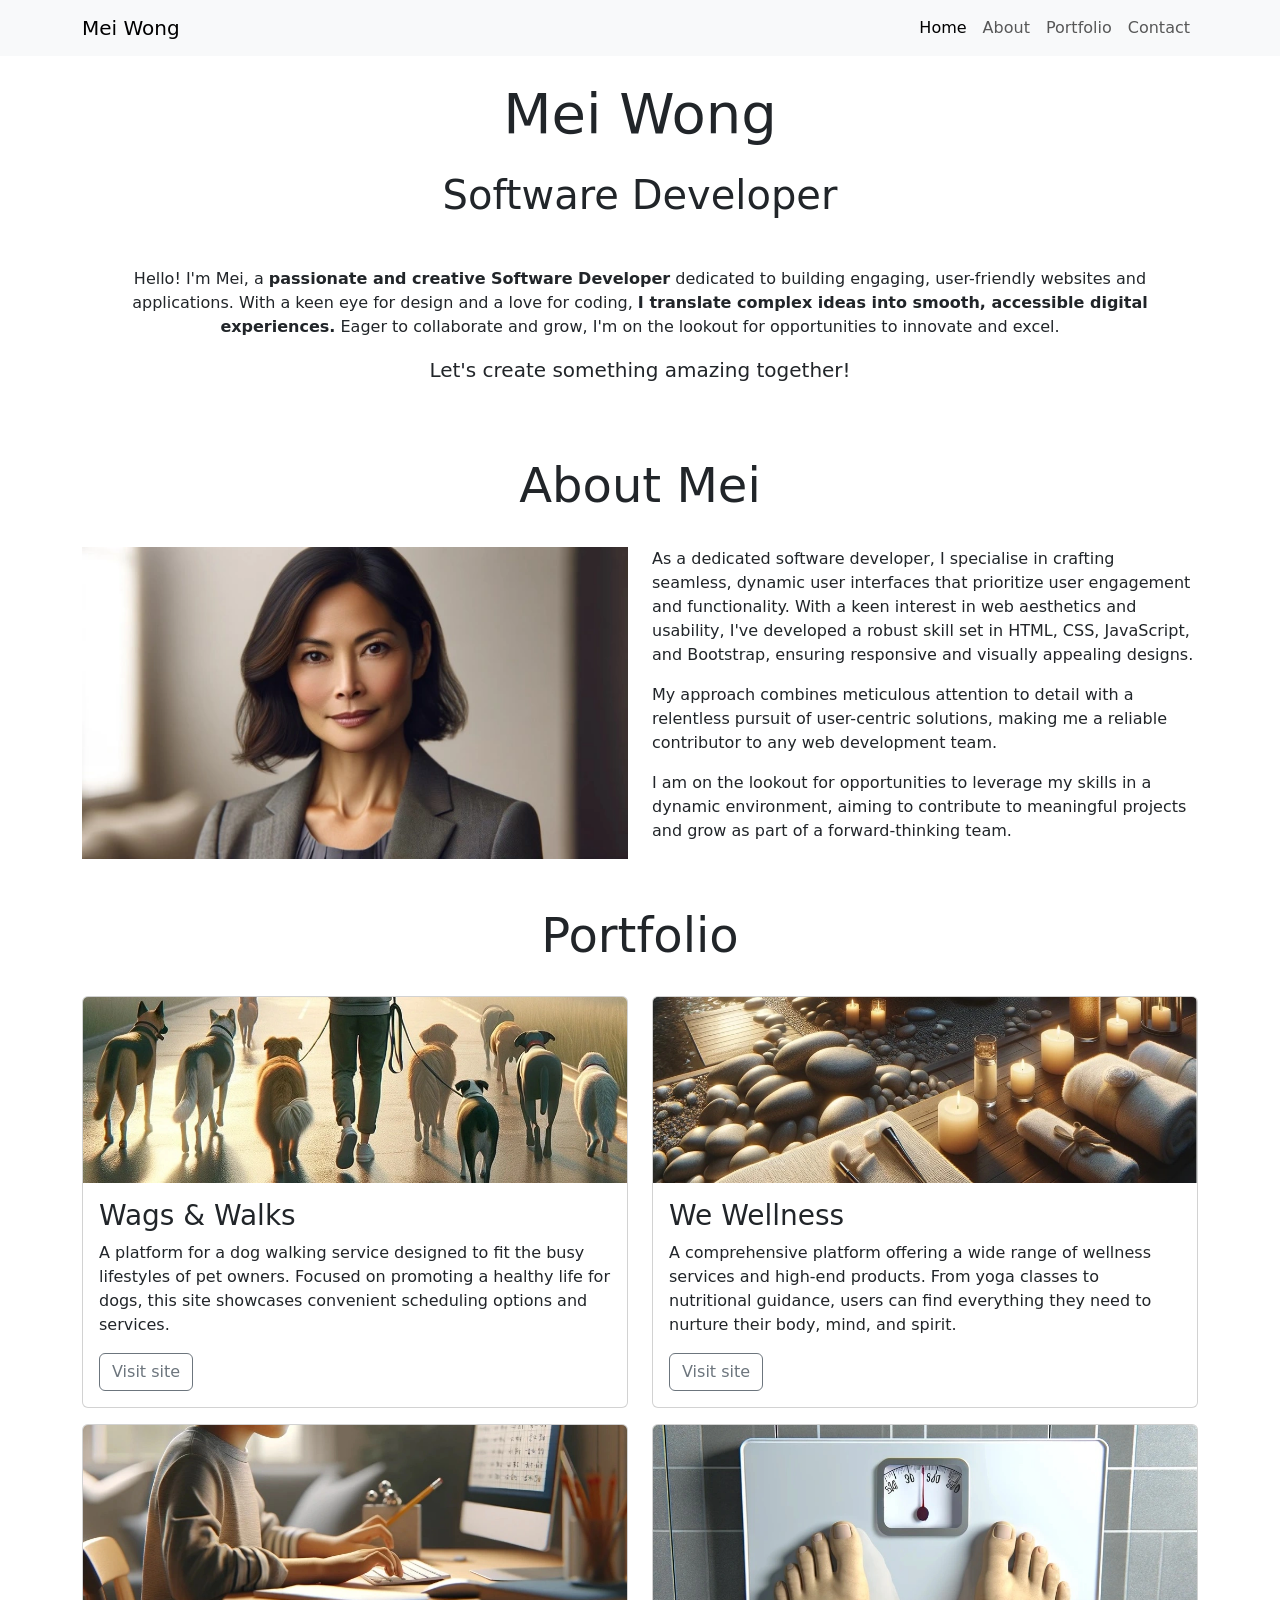
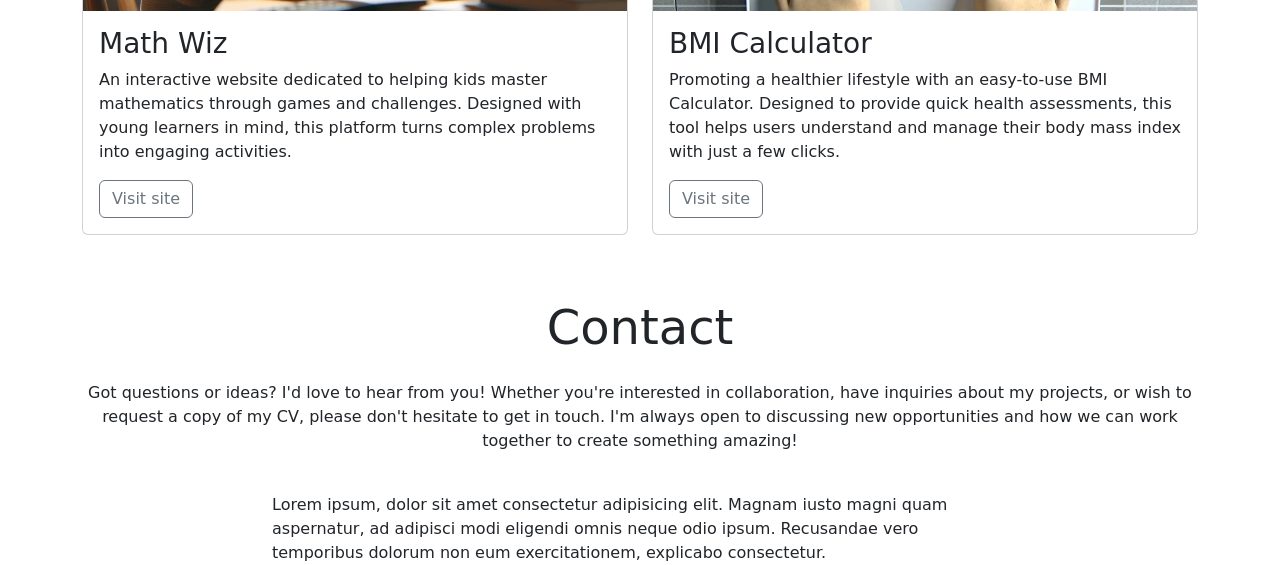
==== index.html @ 4b0d367a "Add form" ====
<!DOCTYPE html>
<html lang="en">

<head>
    <meta charset="UTF-8">
    <meta name="viewport" content="width=device-width, initial-scale=1.0">
    <title>Mei Wong | Software Developer</title>
    <!-- Bootstrap CSS Link -->
    <link href="https://cdn.jsdelivr.net/npm/bootstrap@5.3.3/dist/css/bootstrap.min.css" rel="stylesheet"
        integrity="sha384-QWTKZyjpPEjISv5WaRU9OFeRpok6YctnYmDr5pNlyT2bRjXh0JMhjY6hW+ALEwIH" crossorigin="anonymous">
</head>

<body>
    <nav class="navbar navbar-expand-sm bg-body-tertiary">
        <div class="container">
            <a class="navbar-brand" href="index.html">Mei Wong</a>
            <button class="navbar-toggler" type="button" data-bs-toggle="collapse"
                data-bs-target="#navbarSupportedContent" aria-controls="navbarSupportedContent" aria-expanded="false"
                aria-label="Toggle navigation">
                <span class="navbar-toggler-icon"></span>
            </button>
            <div class="collapse navbar-collapse" id="navbarSupportedContent">
                <ul class="navbar-nav ms-auto">
                    <li class="nav-item">
                        <a class="nav-link active" aria-current="page" href="index.html">Home</a>
                    </li>
                    <li class="nav-item">
                        <a class="nav-link" href="#about">About</a>
                    </li>

                    <li class="nav-item">
                        <a class="nav-link" href="#portfolio">Portfolio</a>
                    </li>

                    <li class="nav-item">
                        <a class="nav-link" href="#contact">Contact</a>
                    </li>
                </ul>
            </div>
        </div>
    </nav>
    <!-- header -->
    <header id="hero" class="container">
        <!-- section with hero image -->
        <section class="row">
            <!-- text-center class used to centre all text inside column -->
            <div class="col-12 text-center">
                <h1 class="display-4 my-4">Mei Wong</h1>
                <!-- mb-5 gives extra margin spacing under subheading -->
                <h2 class="display-6 mb-5">Software Developer</h2>
                <p>
                    Hello! I'm Mei, a
                    <strong>passionate and creative Software Developer</strong>
                    dedicated to building engaging, user-friendly websites and
                    applications. With a keen eye for design and a love for coding,
                    <strong>I translate complex ideas into smooth, accessible digital
                        experiences.</strong>
                    Eager to collaborate and grow, I'm on the lookout for opportunities
                    to innovate and excel.
                </p>
                <!-- mb-5 gives extra margin spacing under lead text -->
                <p class="lead mb-5">Let's create something amazing together!</p>
            </div>
        </section>
    </header>

    <!-- main content -->
    <main>
        <!-- About section links to #about href in navbar -->
        <section id="about" class="container">
            <div class="row">
                <!-- my-4 used to add top and bottom margin to heading -->
                <div class="col-12 text-center my-4">
                    <h2 class="display-5">About Mei</h2>
                </div>
                <!-- mb-4 used to add margin under image -->
                <div class="col-12 col-md-6 mb-4">
                    <!-- img-fluid class makes the image responsive to its container -->
                    <img src="assets/images/mei-wong.webp" class="img-fluid" alt="Mei Wong">
                </div>
                <!-- mb-4 used to add margin under text -->
                <div class="col-12 col-md-6 mb-4">
                    <p>
                        As a dedicated software developer, I specialise in crafting
                        seamless, dynamic user interfaces that prioritize user engagement
                        and functionality. With a keen interest in web aesthetics and
                        usability, I've developed a robust skill set in HTML, CSS,
                        JavaScript, and Bootstrap, ensuring responsive and visually
                        appealing designs.
                    </p>
                    <p>
                        My approach combines meticulous attention to detail with a
                        relentless pursuit of user-centric solutions, making me a reliable
                        contributor to any web development team.
                    </p>
                    <p>
                        I am on the lookout for opportunities to leverage my skills in a
                        dynamic environment, aiming to contribute to meaningful projects
                        and grow as part of a forward-thinking team.
                    </p>
                </div>
            </div>
        </section>
        <!-- portfolio section starts here -->
        <section id="portfolio" class="container pb-4">
            <div class="row">
                <!-- my-4 used to add top and bottom margin to heading -->
                <div class="col-12 text-center my-4">
                    <h2 class="display-5">Portfolio</h2>
                </div>
                <!-- cols for cards -->
                <div class="col-12 col-md-6">
                    <div class="card mb-3">
                        <img src="assets/images/wags-and-walks.webp" class="card-img-top"
                            alt="A man walking several dogs early in the morning">
                        <div class="card-body">
                            <h3 class="card-title">Wags & Walks</h3>
                            <p class="card-text">A platform for a dog walking service designed to fit the busy
                                lifestyles of pet
                                owners. Focused on promoting a healthy life for dogs, this site showcases convenient
                                scheduling
                                options
                                and services.</p>
                            <a href="#" class="btn btn-outline-secondary">Visit site</a>
                        </div>
                    </div>
                </div>
                <div class="col-12 col-md-6">
                    <div class="card mb-3">
                        <img src="assets/images/we-wellness.webp" class="card-img-top"
                            alt="A spa with candles towels and natural material">
                        <div class="card-body">
                            <h3 class="card-title">We Wellness</h3>
                            <p class="card-text">A comprehensive platform offering a wide range of wellness services and
                                high-end
                                products. From yoga classes to nutritional guidance, users can find everything they need
                                to
                                nurture
                                their body, mind, and spirit.</p>
                            <a href="#" class="btn btn-outline-secondary">Visit site</a>
                        </div>
                    </div>
                </div>
                <div class="col-12 col-md-6">
                    <div class="card mb-3">
                        <img src="assets/images/math-wiz.webp" class="card-img-top"
                            alt="A child practicing math at a computer">
                        <div class="card-body">
                            <h3 class="card-title">Math Wiz</h3>
                            <p class="card-text">An interactive website dedicated to helping kids master mathematics
                                through
                                games and
                                challenges. Designed with young learners in mind, this platform turns complex problems
                                into
                                engaging
                                activities. </p>
                            <a href="#" class="btn btn-outline-secondary">Visit site</a>
                        </div>
                    </div>
                </div>
                <div class="col-12 col-md-6">
                    <div class="card mb-3">
                        <img src="assets/images/bmi-calculator.webp" class="card-img-top"
                            alt="Weighing scales seen from the first person view of the person standing on the scales">
                        <div class="card-body">
                            <h3 class="card-title">BMI Calculator</h3>
                            <p class="card-text">Promoting a healthier lifestyle with an easy-to-use BMI Calculator.
                                Designed to
                                provide quick health assessments, this tool helps users understand and manage their body
                                mass
                                index with
                                just a few clicks.</p>
                            <a href="#" class="btn btn-outline-secondary">Visit site</a>
                        </div>
                    </div>
                </div>
            </div>
        </section>
    </main>

<!-- Contact section-->
 <footer id="contact" class="container">
    <div class="row justify-content-center">
        <div class="col-12 text-center my-4">
            <h2 class="display-5">Contact</h2>
            <p class="mt-4">Got questions or ideas? I'd love to hear from you! Whether you're interested in collaboration, have inquiries about my projects, or wish to request a copy of my CV, please don't hesitate to get in touch. I'm always open to discussing new opportunities and how we can work together to create something amazing!
            </p>
        </div>
        <div class="col-12 col-md-10 col-lg-8"><!-- Add your form here -->
            Lorem ipsum, dolor sit amet consectetur adipisicing elit. Magnam iusto magni quam aspernatur, ad adipisci modi eligendi omnis neque odio ipsum. Recusandae vero temporibus dolorum non eum exercitationem, explicabo consectetur.
        </div>
    </div>
 </footer>

    <!-- Bootstrap JS Script-->
    <script src="https://cdn.jsdelivr.net/npm/bootstrap@5.3.3/dist/js/bootstrap.bundle.min.js"
        integrity="sha384-YvpcrYf0tY3lHB60NNkmXc5s9fDVZLESaAA55NDzOxhy9GkcIdslK1eN7N6jIeHz"
        crossorigin="anonymous"></script>
</body>

</html>
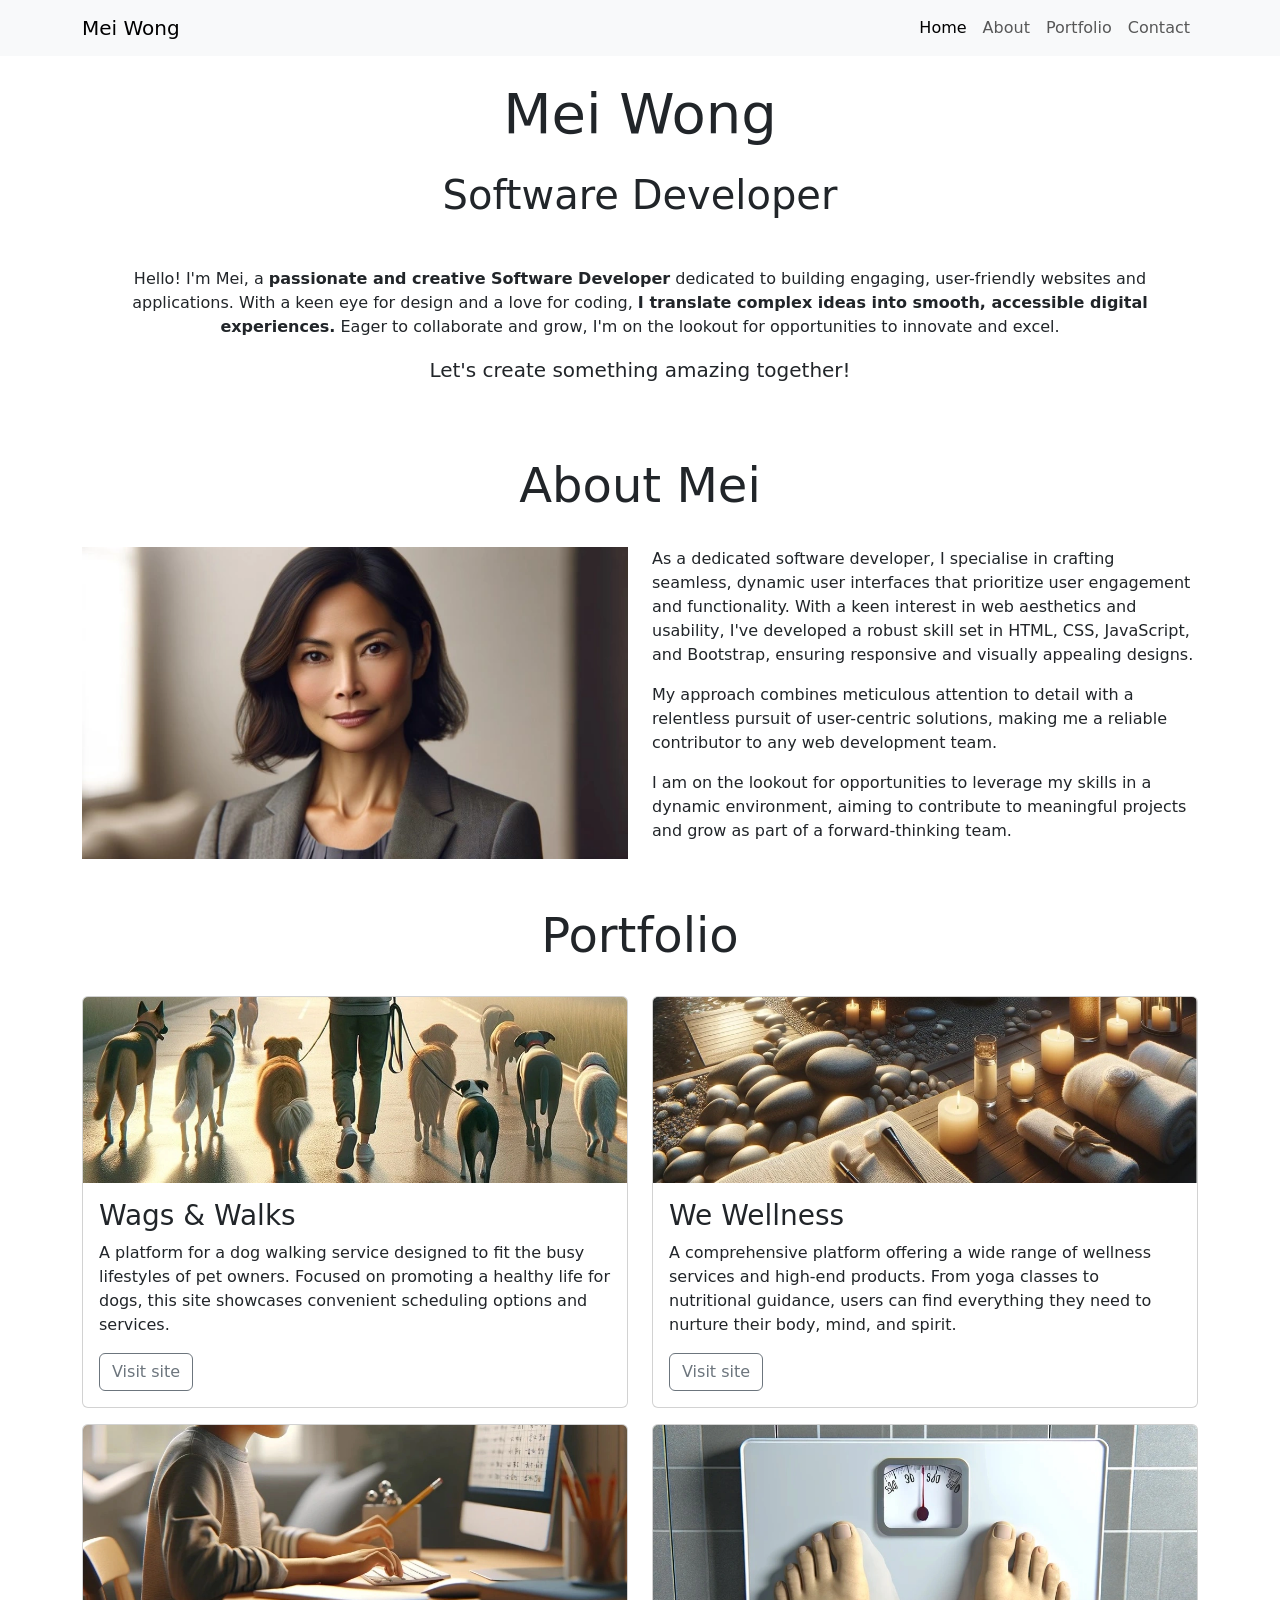
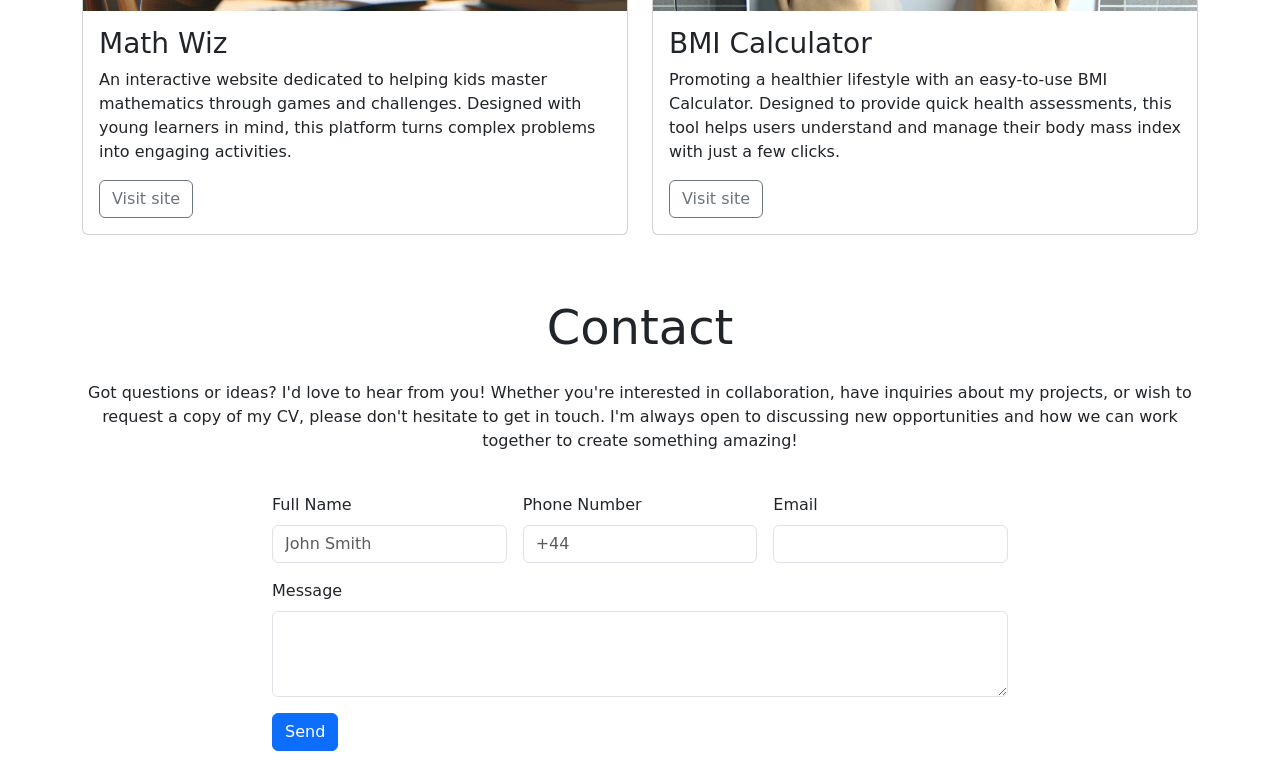
==== commit 80ce225b: "Add form" ====
--- a/index.html
+++ b/index.html
@@ -186,8 +186,29 @@
             <p class="mt-4">Got questions or ideas? I'd love to hear from you! Whether you're interested in collaboration, have inquiries about my projects, or wish to request a copy of my CV, please don't hesitate to get in touch. I'm always open to discussing new opportunities and how we can work together to create something amazing!
             </p>
         </div>
-        <div class="col-12 col-md-10 col-lg-8"><!-- Add your form here -->
-            Lorem ipsum, dolor sit amet consectetur adipisicing elit. Magnam iusto magni quam aspernatur, ad adipisci modi eligendi omnis neque odio ipsum. Recusandae vero temporibus dolorum non eum exercitationem, explicabo consectetur.
+        <div class="col-12 col-md-10 col-lg-8 mb-4"><!-- Add your form here -->
+            <form class="row g-3">
+                <div class="col-lg-4">
+                    <label for="full-name" class="form-label">Full Name</label>
+                    <input type="text" class="form-control" id="full-name" placeholder="John Smith">
+                  </div>
+                  <div class="col-lg-4">
+                    <label for="phonenumber" class="form-label">Phone Number</label>
+                    <input type="tel" class="form-control" id="phonenumber" placeholder="+44">
+                  </div>
+                <div class="col-lg-4">
+                  <label for="email" class="form-label">Email</label>
+                  <input type="email" class="form-control" id="email">
+                </div>
+
+                <div class="col-12">
+                    <label for="message" class="form-label">Message</label>
+                    <textarea class="form-control" id="message" rows="3"></textarea>
+                </div>
+                <div class="col-12">
+                  <button type="submit" class="btn btn-primary">Send</button>
+                </div>
+              </form>
         </div>
     </div>
  </footer>
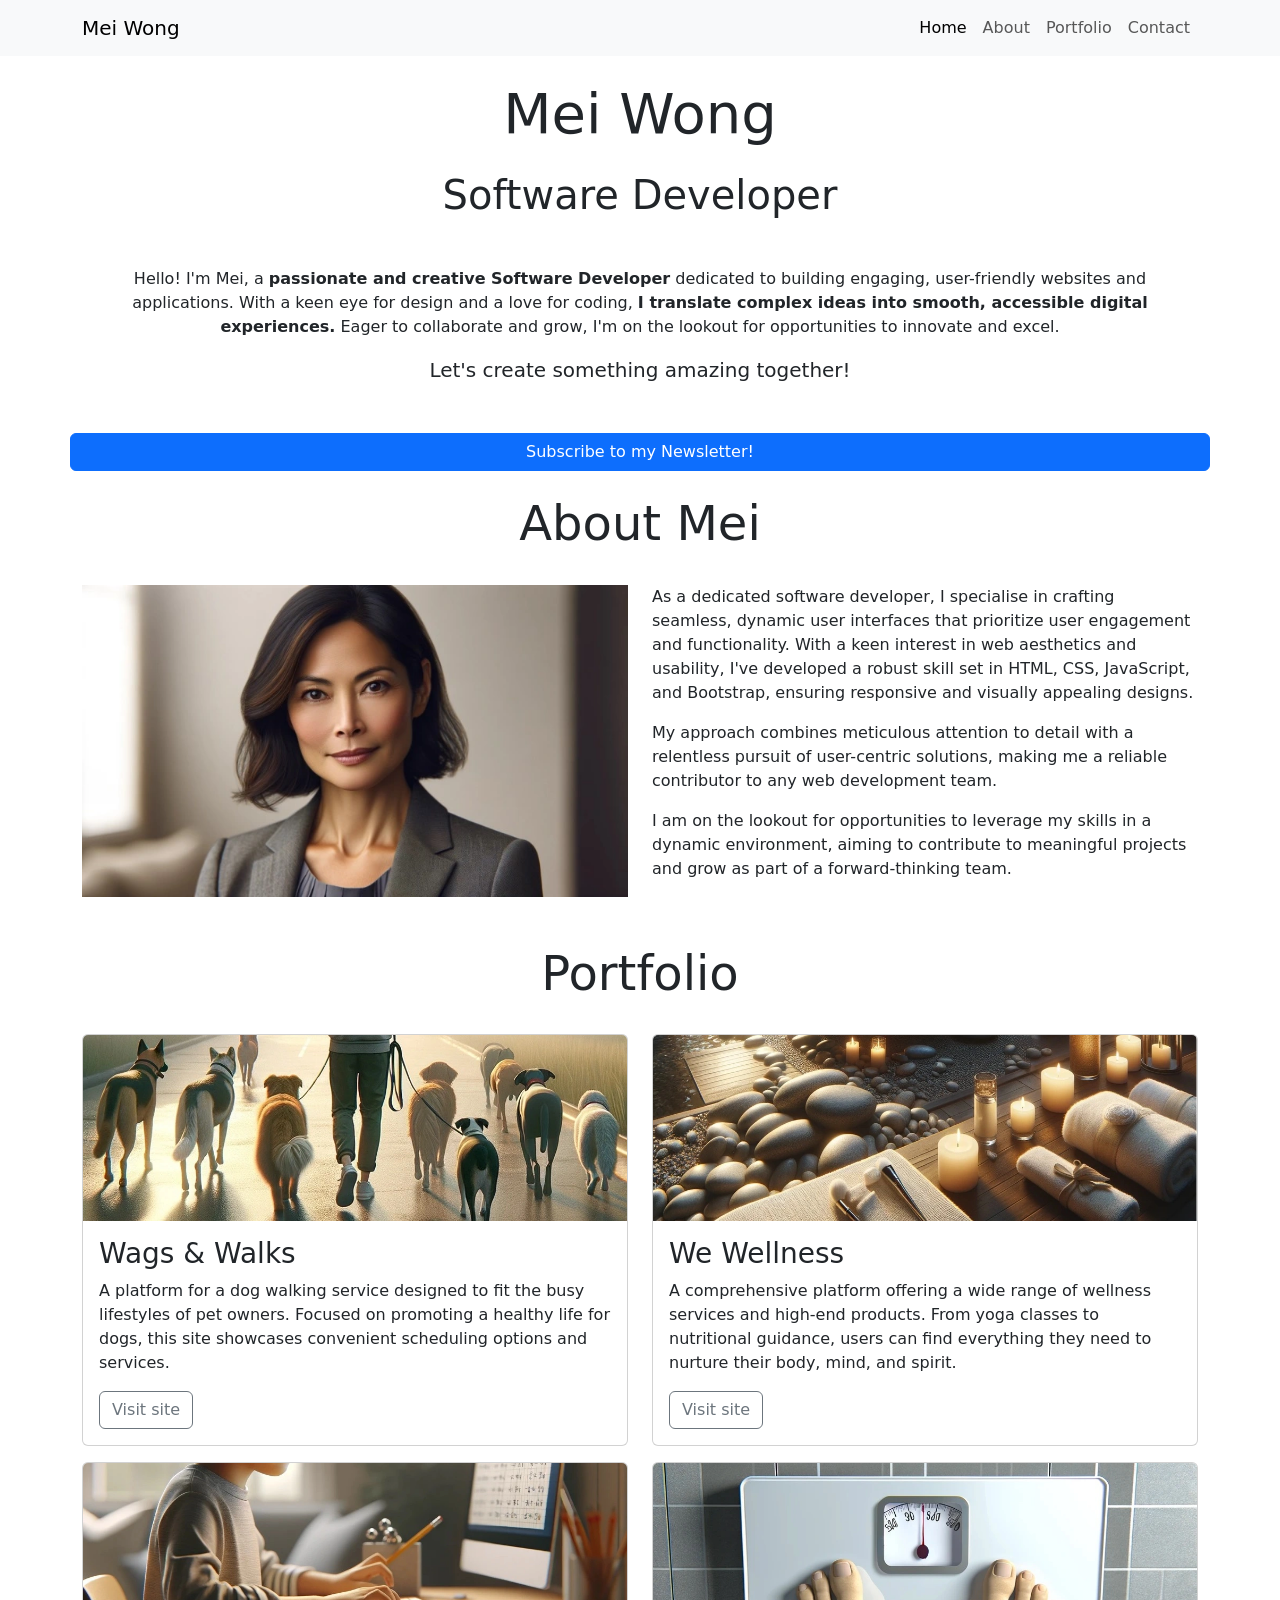
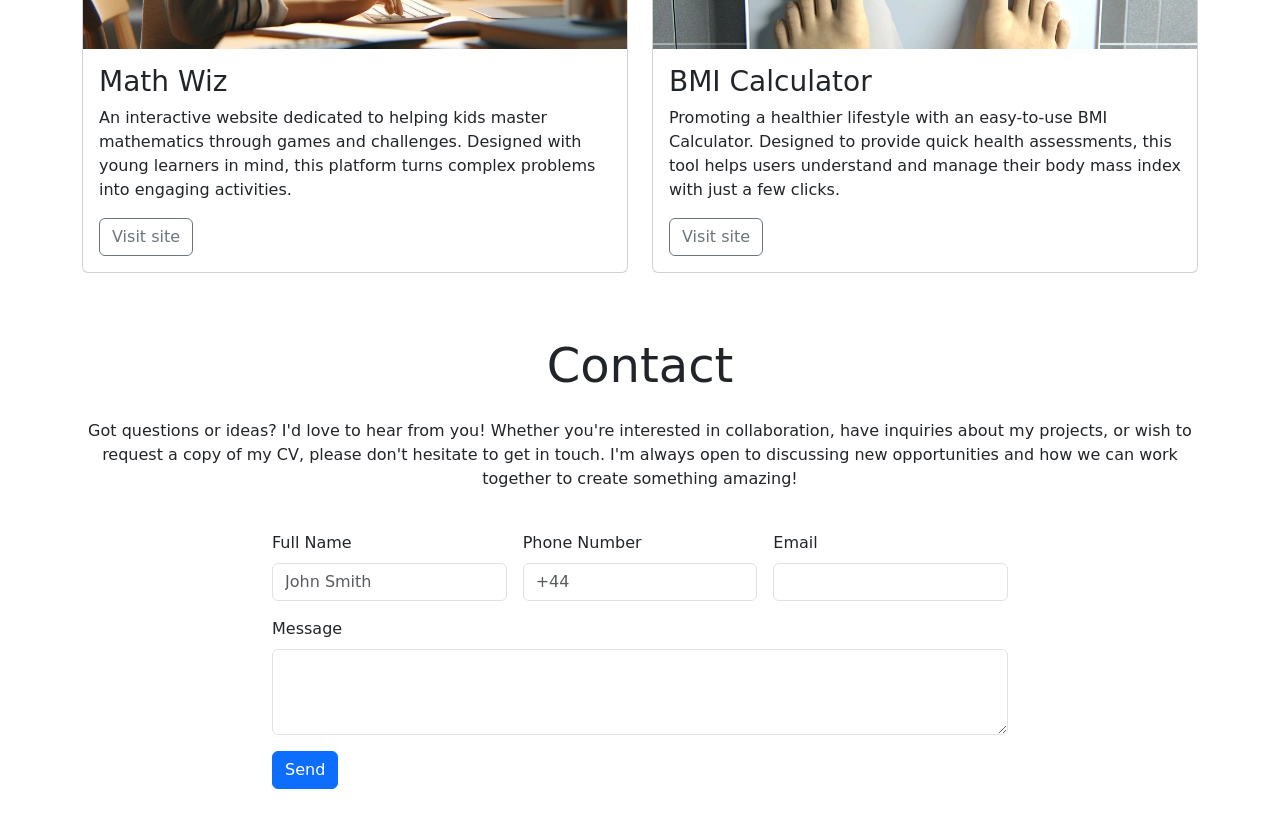
==== commit 295d99bc: "Add modal" ====
--- a/index.html
+++ b/index.html
@@ -61,6 +61,13 @@
                 <!-- mb-5 gives extra margin spacing under lead text -->
                 <p class="lead mb-5">Let's create something amazing together!</p>
             </div>
+            <!-- Button trigger modal -->
+<button type="button" class="btn btn-primary" data-bs-toggle="modal" data-bs-target="#exampleModal">
+    Subscribe to my Newsletter!
+  </button>
+  
+
+  </div>
         </section>
     </header>
 
@@ -212,6 +219,34 @@
         </div>
     </div>
  </footer>
+  <!-- Modal -->
+  <div class="modal fade" id="exampleModal" tabindex="-1" aria-labelledby="exampleModalLabel" aria-hidden="true">
+    <div class="modal-dialog modal-lg">
+      <div class="modal-content">
+        <div class="modal-header">
+          <h1 class="modal-title fs-5" id="exampleModalLabel">Modal title</h1>
+          <button type="button" class="btn-close" data-bs-dismiss="modal" aria-label="Close"></button>
+        </div>
+        <div class="modal-body">
+          <p>Join my newsletter for the latest updates on my projects, coding tips, and industry insights delivered straight to your inbox.</p>
+        </div>
+        <form class="row g-3">
+            <div class="col-lg-6">
+                <label for="inputName" class="form-label">Name</label>
+                <input type="text" class="form-control" id="inputName">
+            </div>
+            <div class="col-lg-6">
+                <label for="inputEmail" class="form-label">Email</label>
+                <input type="email" class="form-control" id="inputEmail">
+            </div>
+            <div class="col-12 mb-4">
+                <button type="submit" class="btn btn-primary">
+                    Sign up!
+                </button>
+            </div>
+        </form>
+      </div>
+    </div>
 
     <!-- Bootstrap JS Script-->
     <script src="https://cdn.jsdelivr.net/npm/bootstrap@5.3.3/dist/js/bootstrap.bundle.min.js"
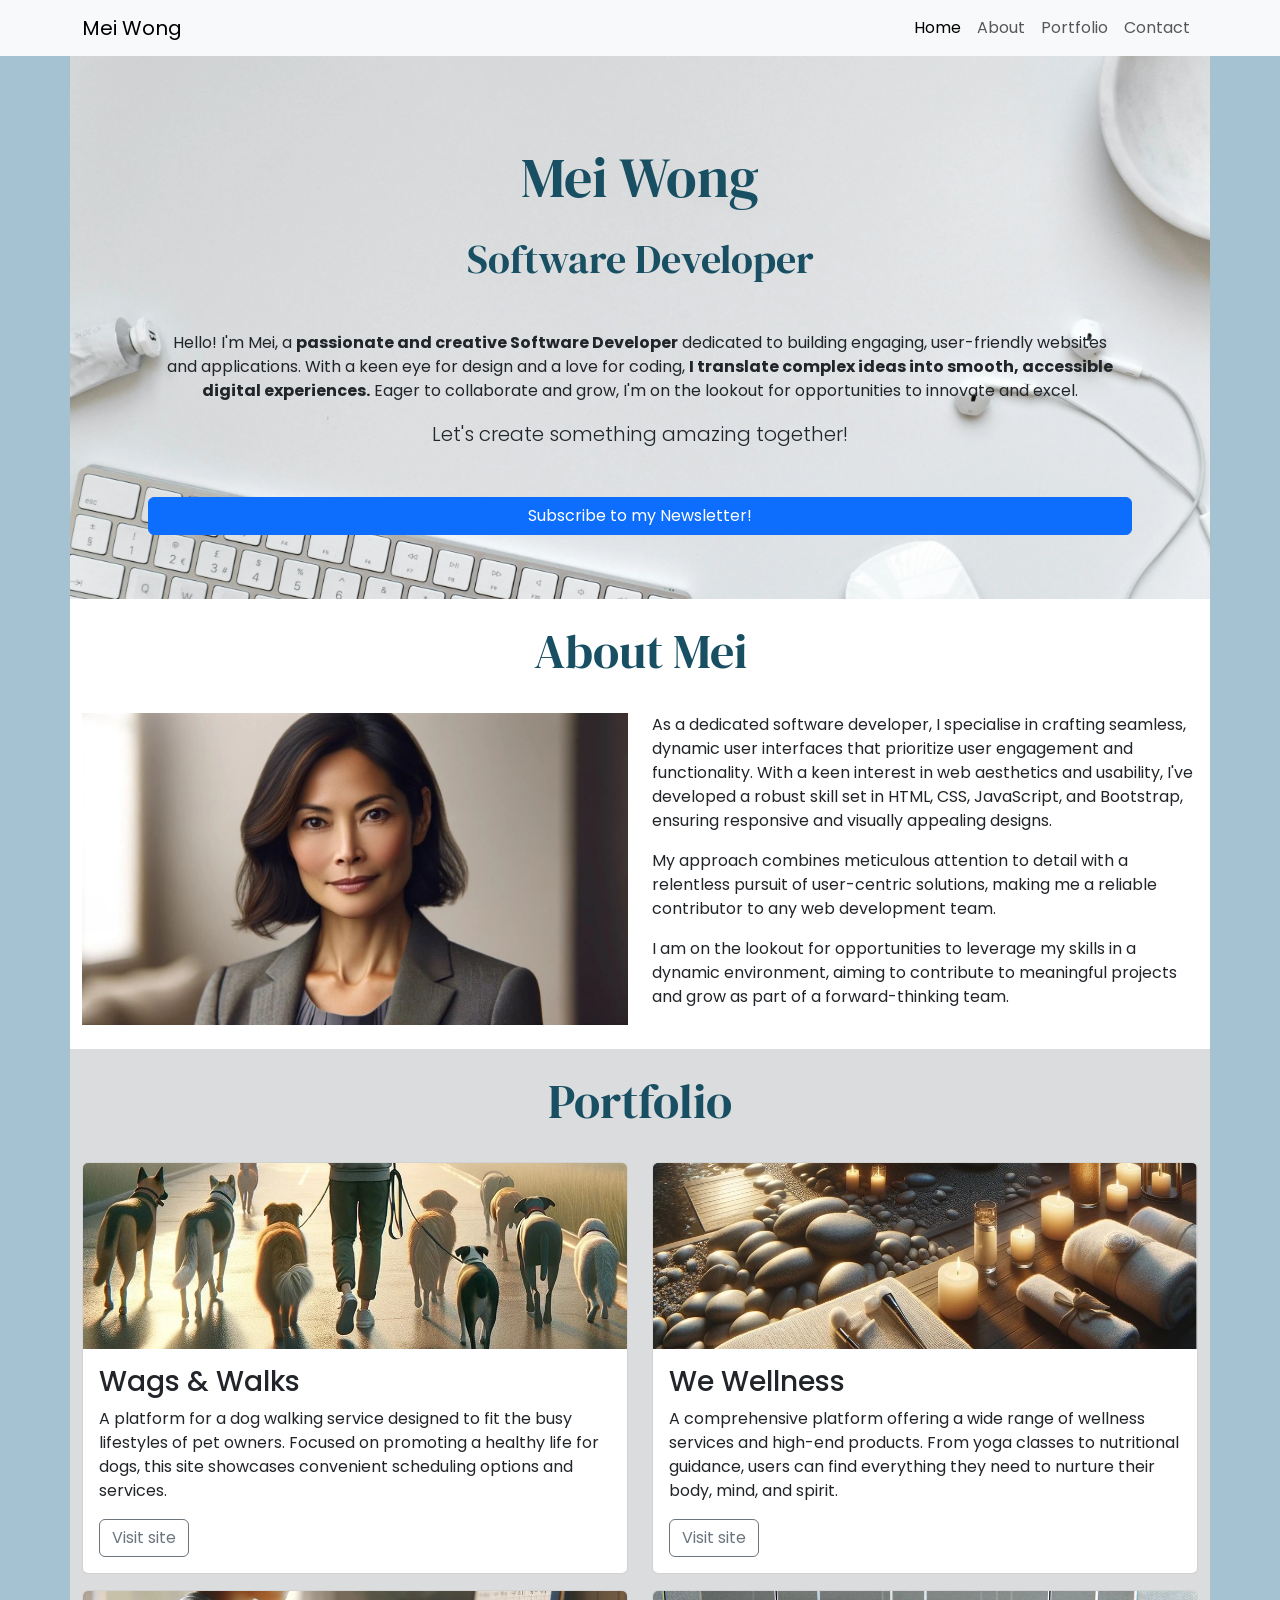
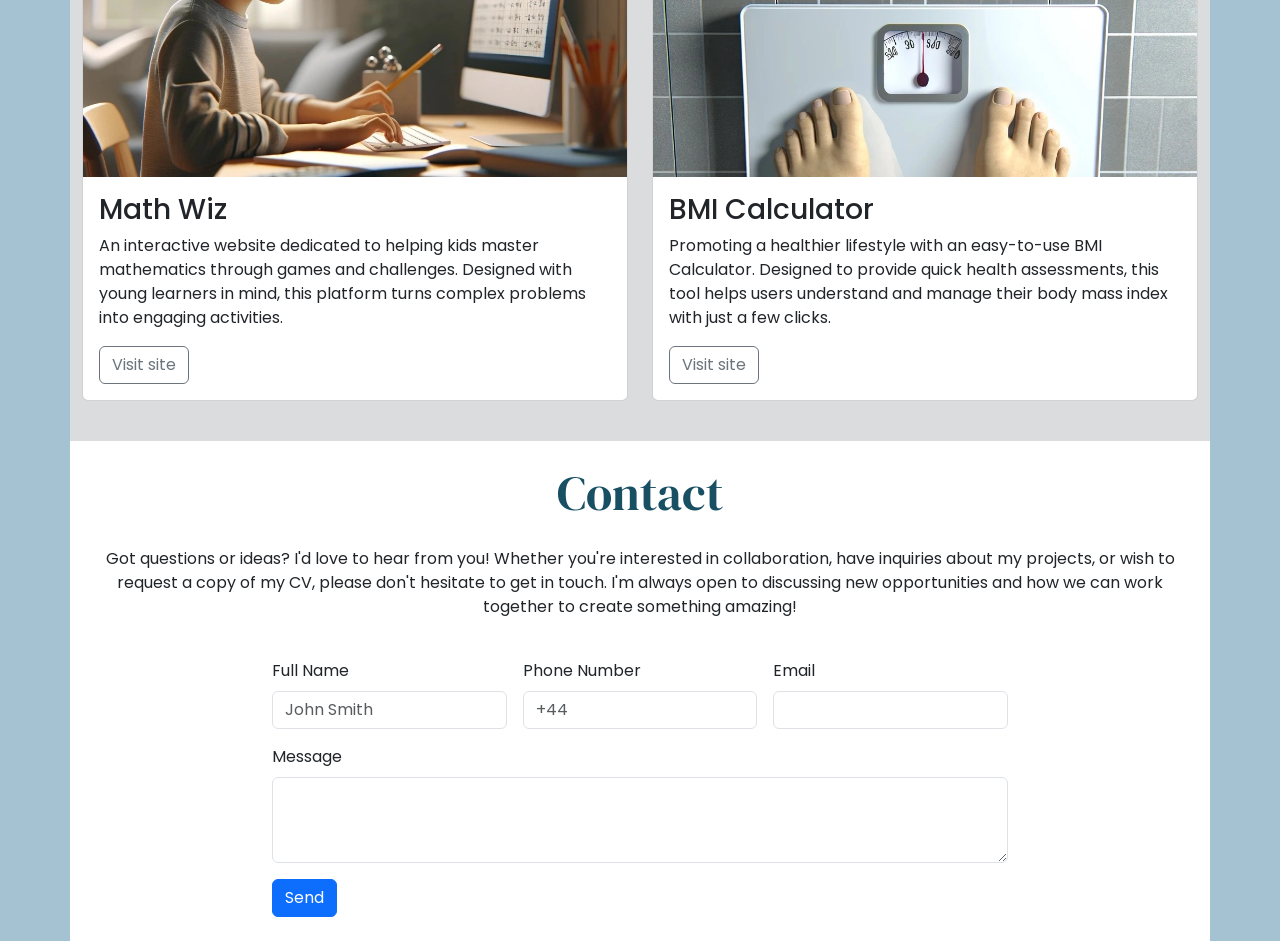
==== commit 9e913d31: "Add hero image section" ====
--- a/index.html
+++ b/index.html
@@ -8,6 +8,8 @@
     <!-- Bootstrap CSS Link -->
     <link href="https://cdn.jsdelivr.net/npm/bootstrap@5.3.3/dist/css/bootstrap.min.css" rel="stylesheet"
         integrity="sha384-QWTKZyjpPEjISv5WaRU9OFeRpok6YctnYmDr5pNlyT2bRjXh0JMhjY6hW+ALEwIH" crossorigin="anonymous">
+        <!-- Custom CSS stylesheet -->
+         <link rel="stylesheet" href="assets/css/style.css">
 </head>
 
 <body>
--- a/assets/css/style.css
+++ b/assets/css/style.css
@@ -0,0 +1,49 @@
+/*  
+    #a4c2d1; egg blue
+    #dbdcde; light grey
+    #1f7798; mid-blue
+    #184f63; dark-blue
+*/
+
+/* global styles */
+
+@import url('https://fonts.googleapis.com/css2?family=DM+Serif+Display:ital@0;1&family=Poppins&display=swap');
+
+body {
+    font-family: "Poppins", sans-serif;
+    background-color: #a4c2d1;
+}
+
+h1, h2 {
+    font-family: "DM Serif Display", serif;
+    color: #184f63;
+}
+
+/* Header */
+
+#hero {
+    background-color: #dbdcde;
+    background-image: url(../images/background.webp);
+    background-size: cover;
+    background-position: 50% 70%;
+    min-height: 500px;
+    padding: 5% 7%;
+}
+
+/* About section */
+
+#about {
+    background-color: white;
+}
+
+/* Portfolio */
+
+#portfolio {
+    background-color: #dbdcde;
+}
+
+/* Contact section */
+
+#contact {
+    background-color: white;
+}
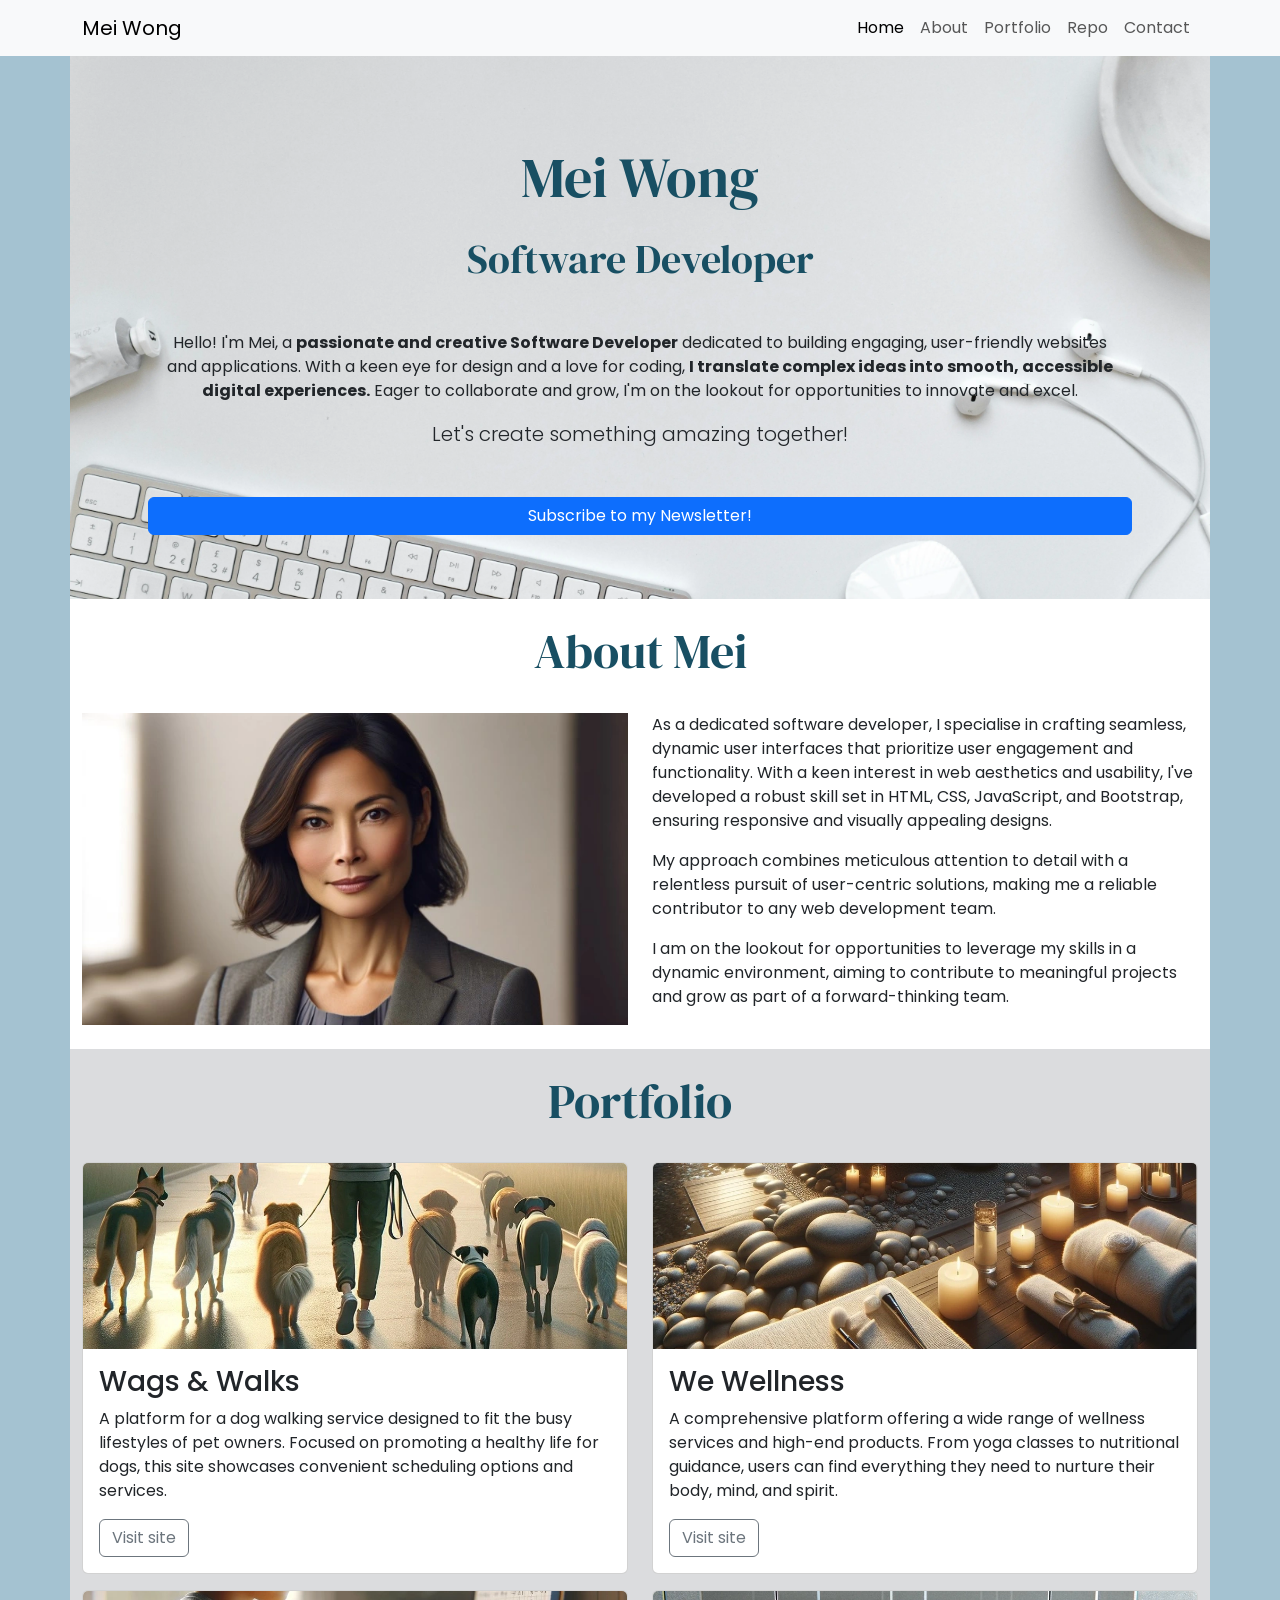
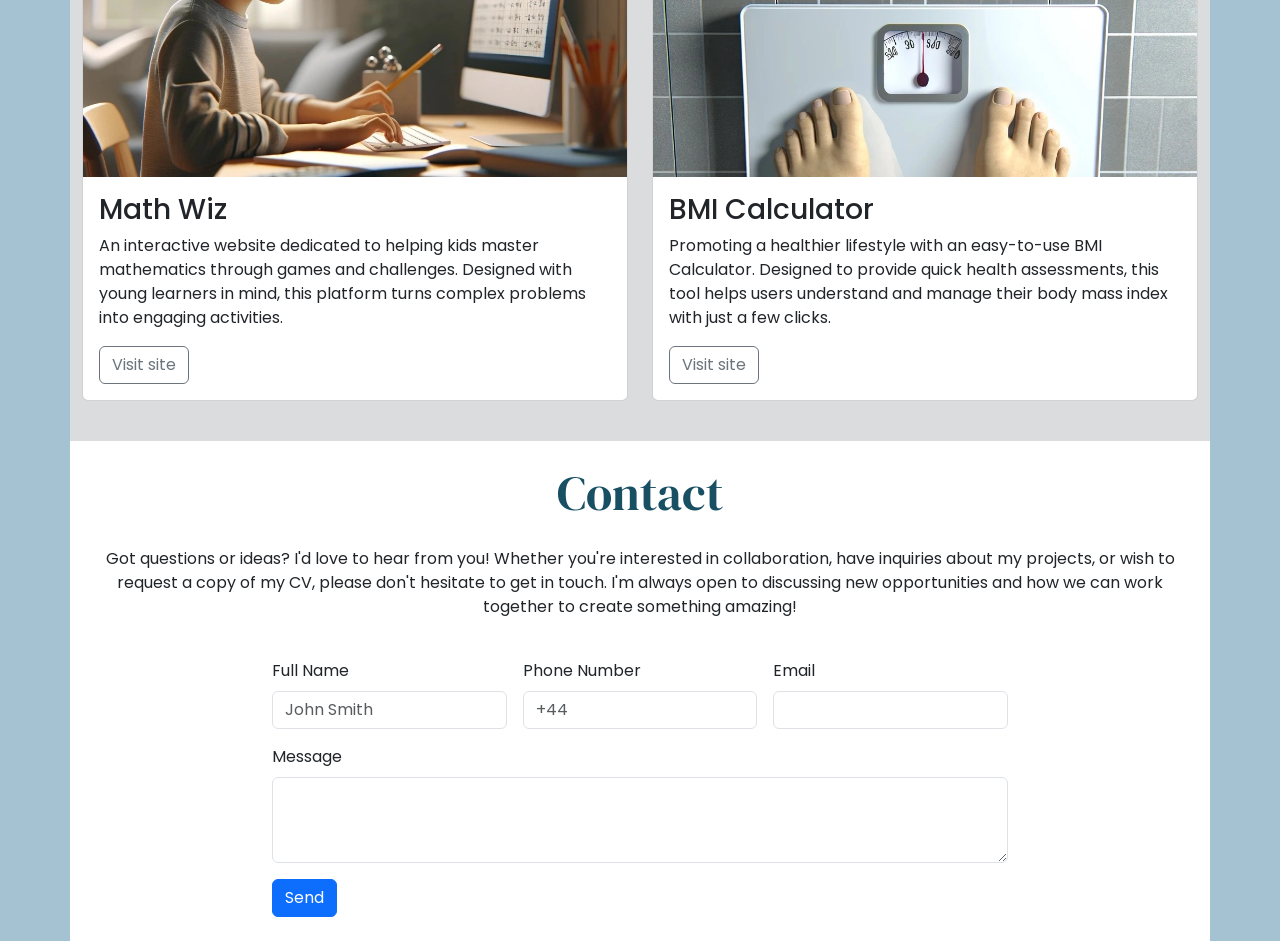
==== commit 2dc5167b: "Add repo image" ====
--- a/index.html
+++ b/index.html
@@ -32,6 +32,10 @@
 
                     <li class="nav-item">
                         <a class="nav-link" href="#portfolio">Portfolio</a>
+                    </li>
+
+                    <li class="nav-item">
+                        <a class="nav-link" href="repo.html">Repo</a>
                     </li>
 
                     <li class="nav-item">
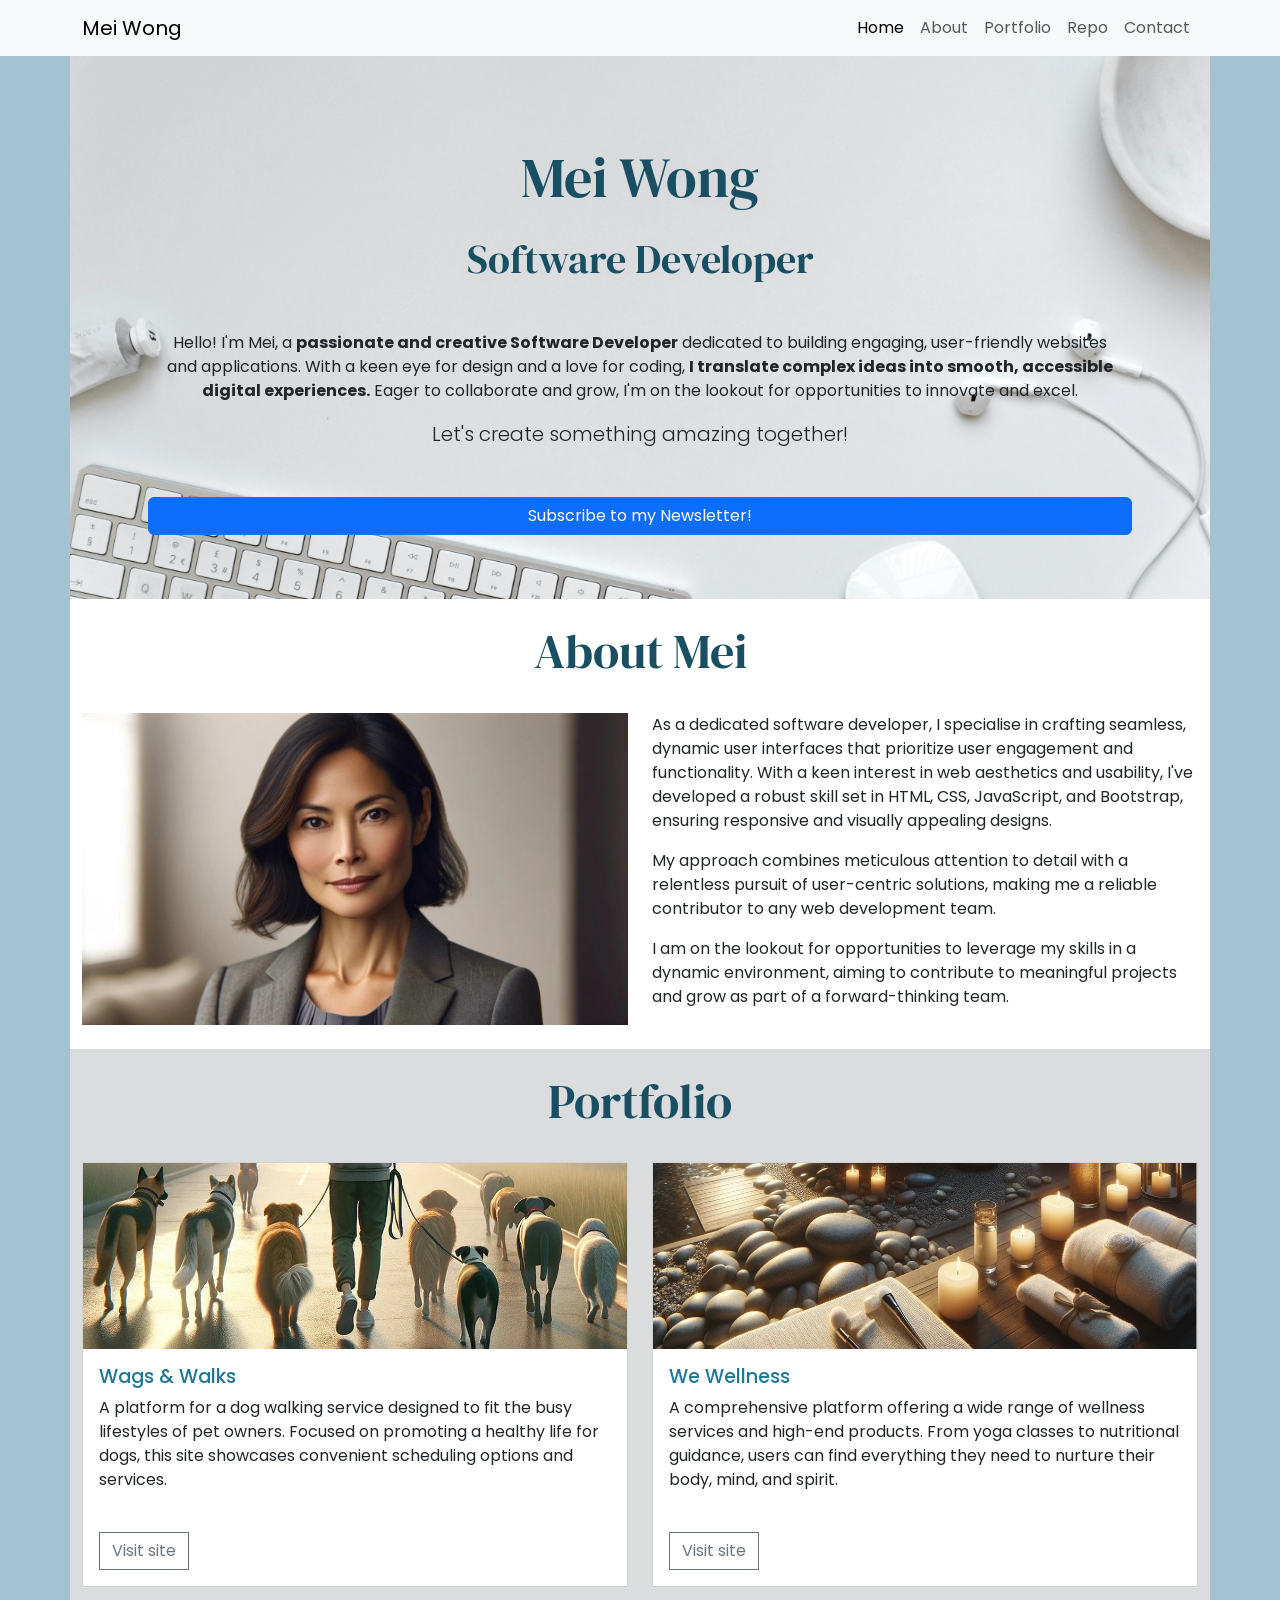
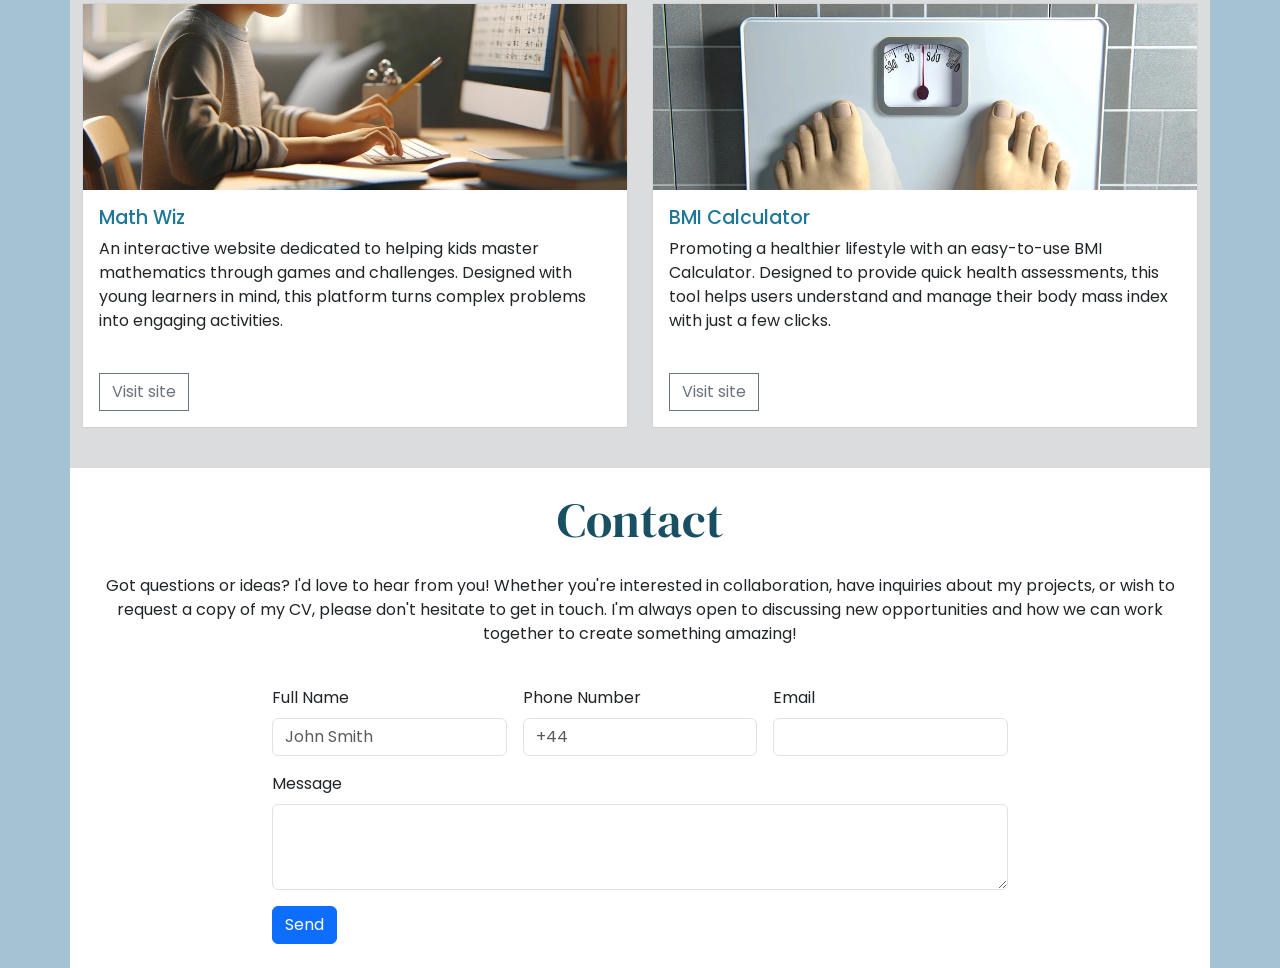
==== commit f86f78d7: "Hero image work" ====
--- a/index.html
+++ b/index.html
@@ -123,7 +123,7 @@
                 </div>
                 <!-- cols for cards -->
                 <div class="col-12 col-md-6">
-                    <div class="card mb-3">
+                    <div class="card mb-3 sharp-corners">
                         <img src="assets/images/wags-and-walks.webp" class="card-img-top"
                             alt="A man walking several dogs early in the morning">
                         <div class="card-body">
@@ -139,7 +139,7 @@
                     </div>
                 </div>
                 <div class="col-12 col-md-6">
-                    <div class="card mb-3">
+                    <div class="card mb-3 sharp-corners">
                         <img src="assets/images/we-wellness.webp" class="card-img-top"
                             alt="A spa with candles towels and natural material">
                         <div class="card-body">
@@ -155,7 +155,7 @@
                     </div>
                 </div>
                 <div class="col-12 col-md-6">
-                    <div class="card mb-3">
+                    <div class="card mb-3 sharp-corners">
                         <img src="assets/images/math-wiz.webp" class="card-img-top"
                             alt="A child practicing math at a computer">
                         <div class="card-body">
@@ -172,7 +172,7 @@
                     </div>
                 </div>
                 <div class="col-12 col-md-6">
-                    <div class="card mb-3">
+                    <div class="card mb-3 sharp-corners">
                         <img src="assets/images/bmi-calculator.webp" class="card-img-top"
                             alt="Weighing scales seen from the first person view of the person standing on the scales">
                         <div class="card-body">
--- a/assets/css/style.css
+++ b/assets/css/style.css
@@ -19,6 +19,11 @@
     color: #184f63;
 }
 
+.sharp-corners,
+.sharp-corners * {
+    border-radius: 0;
+}
+
 /* Header */
 
 #hero {
@@ -28,6 +33,16 @@
     background-position: 50% 70%;
     min-height: 500px;
     padding: 5% 7%;
+}
+
+/* Media queries */
+
+/* Use Bootstrap breakpoint for XL screens */
+@media screen and (mid-width: 1200px) {
+    /* Fixes all portfolio cards beign too tall on XL screens */
+    #portfolio .card-text {
+        min-height: auto;
+    }
 }
 
 /* About section */
@@ -42,6 +57,19 @@
     background-color: #dbdcde;
 }
 
+#portfolio .card-title {
+    color: #1f7798;
+    font-size: 1.2rem;
+}
+
+#portfolio .btn-outline-secondary:hover {
+    background-color: #1f7798;
+}
+
+#portfolio .card-text {
+    min-height: 120px;
+}
+
 /* Contact section */
 
 #contact {
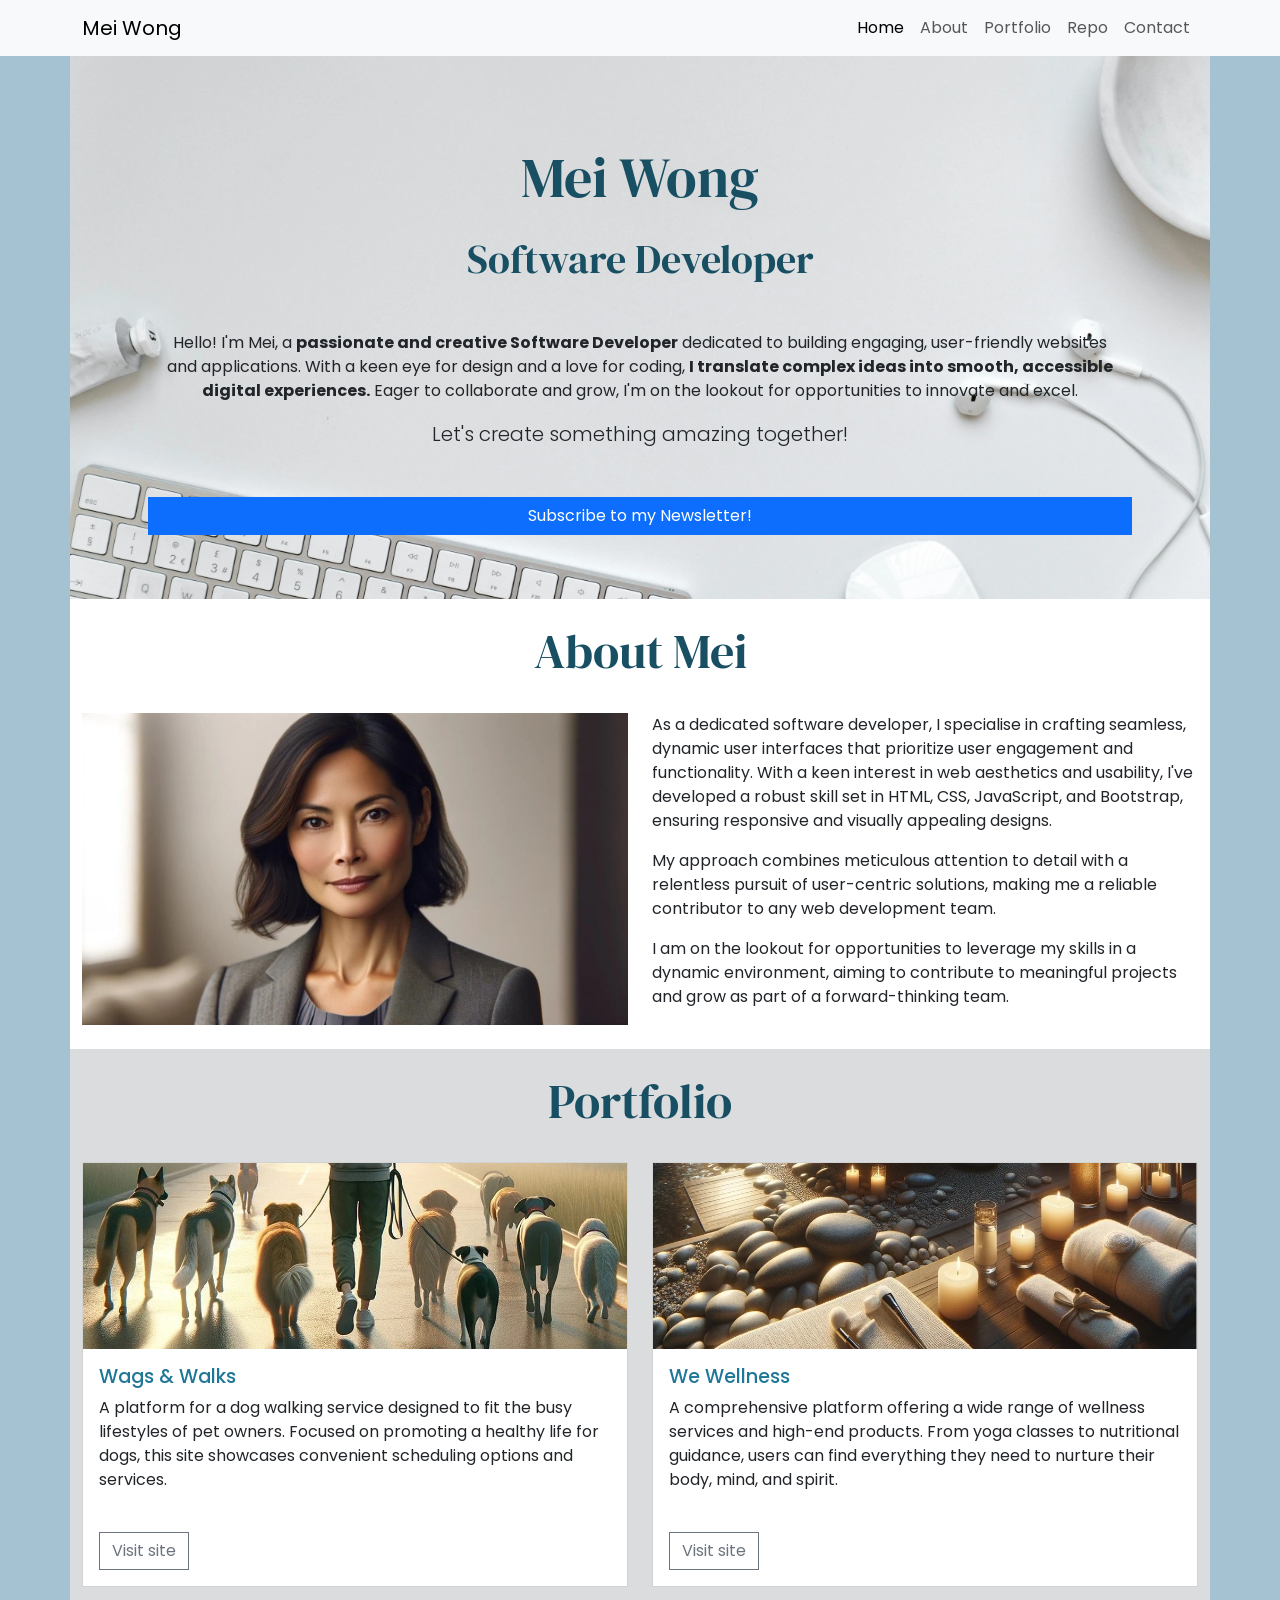
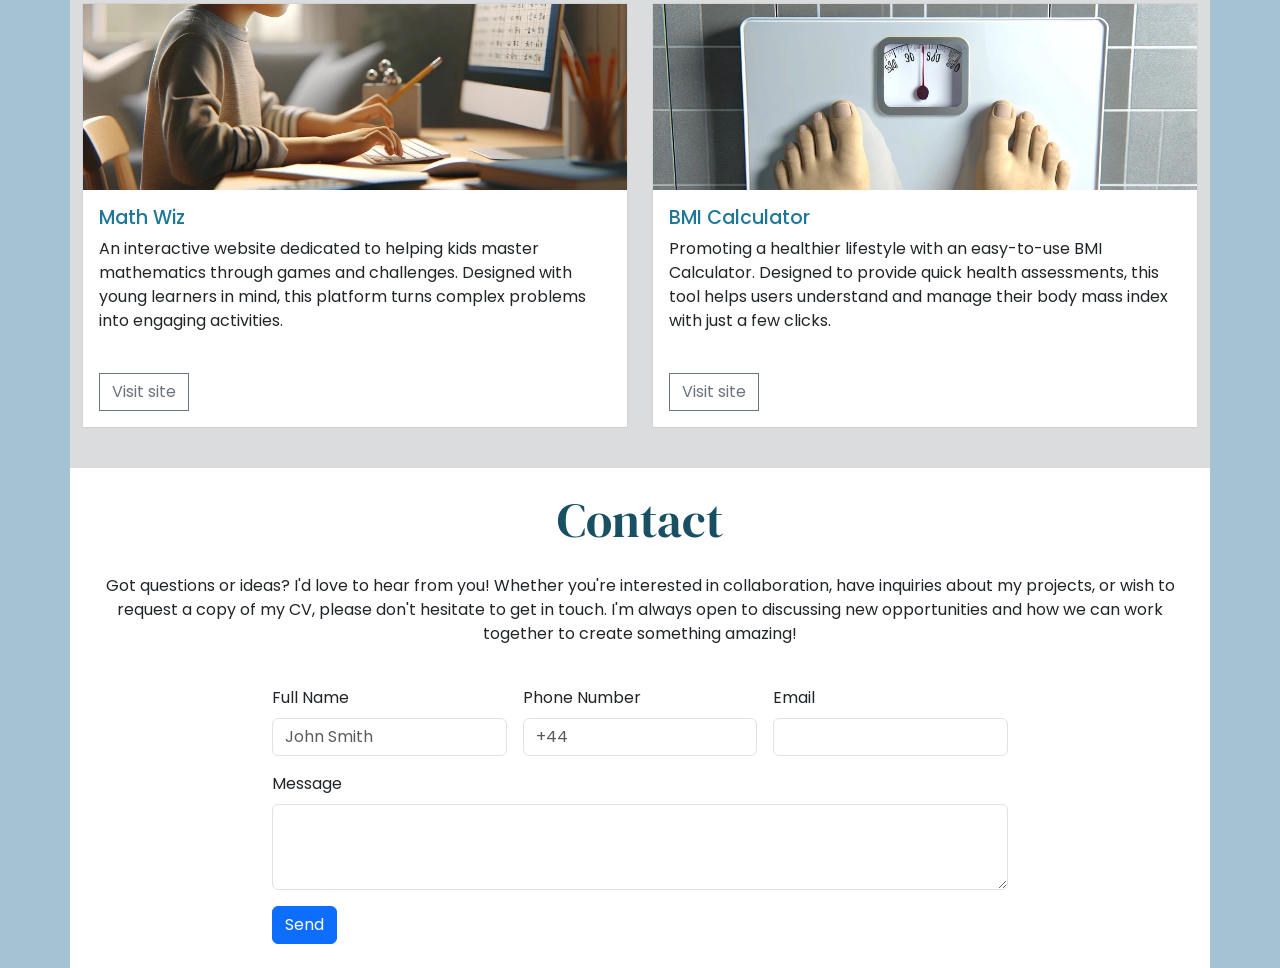
==== commit 5a64fcdb: "Sharpened corners" ====
--- a/index.html
+++ b/index.html
@@ -68,7 +68,7 @@
                 <p class="lead mb-5">Let's create something amazing together!</p>
             </div>
             <!-- Button trigger modal -->
-<button type="button" class="btn btn-primary" data-bs-toggle="modal" data-bs-target="#exampleModal">
+<button type="button" class="btn btn-primary sharp-corners" data-bs-toggle="modal" data-bs-target="#exampleModal">
     Subscribe to my Newsletter!
   </button>
   
@@ -228,7 +228,7 @@
   <!-- Modal -->
   <div class="modal fade" id="exampleModal" tabindex="-1" aria-labelledby="exampleModalLabel" aria-hidden="true">
     <div class="modal-dialog modal-lg">
-      <div class="modal-content">
+      <div class="modal-content sharp-corners">
         <div class="modal-header">
           <h1 class="modal-title fs-5" id="exampleModalLabel">Modal title</h1>
           <button type="button" class="btn-close" data-bs-dismiss="modal" aria-label="Close"></button>
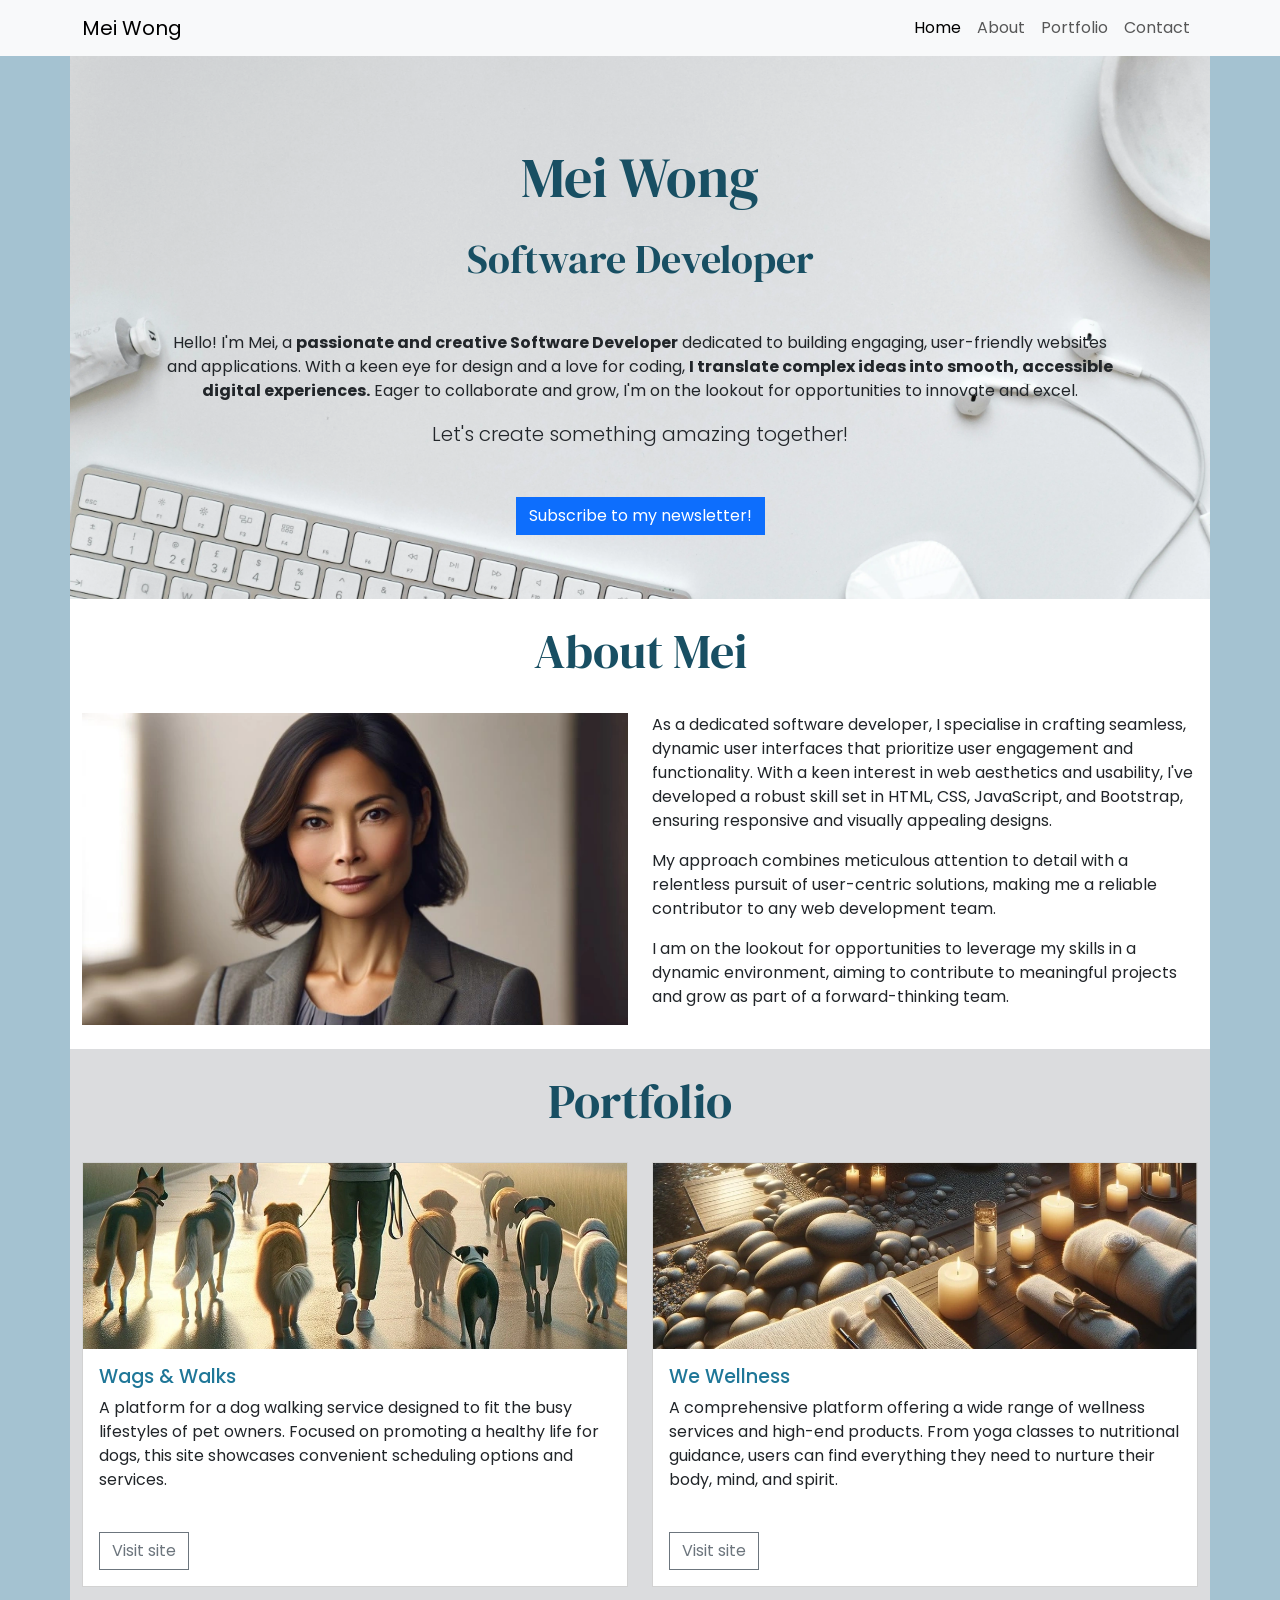
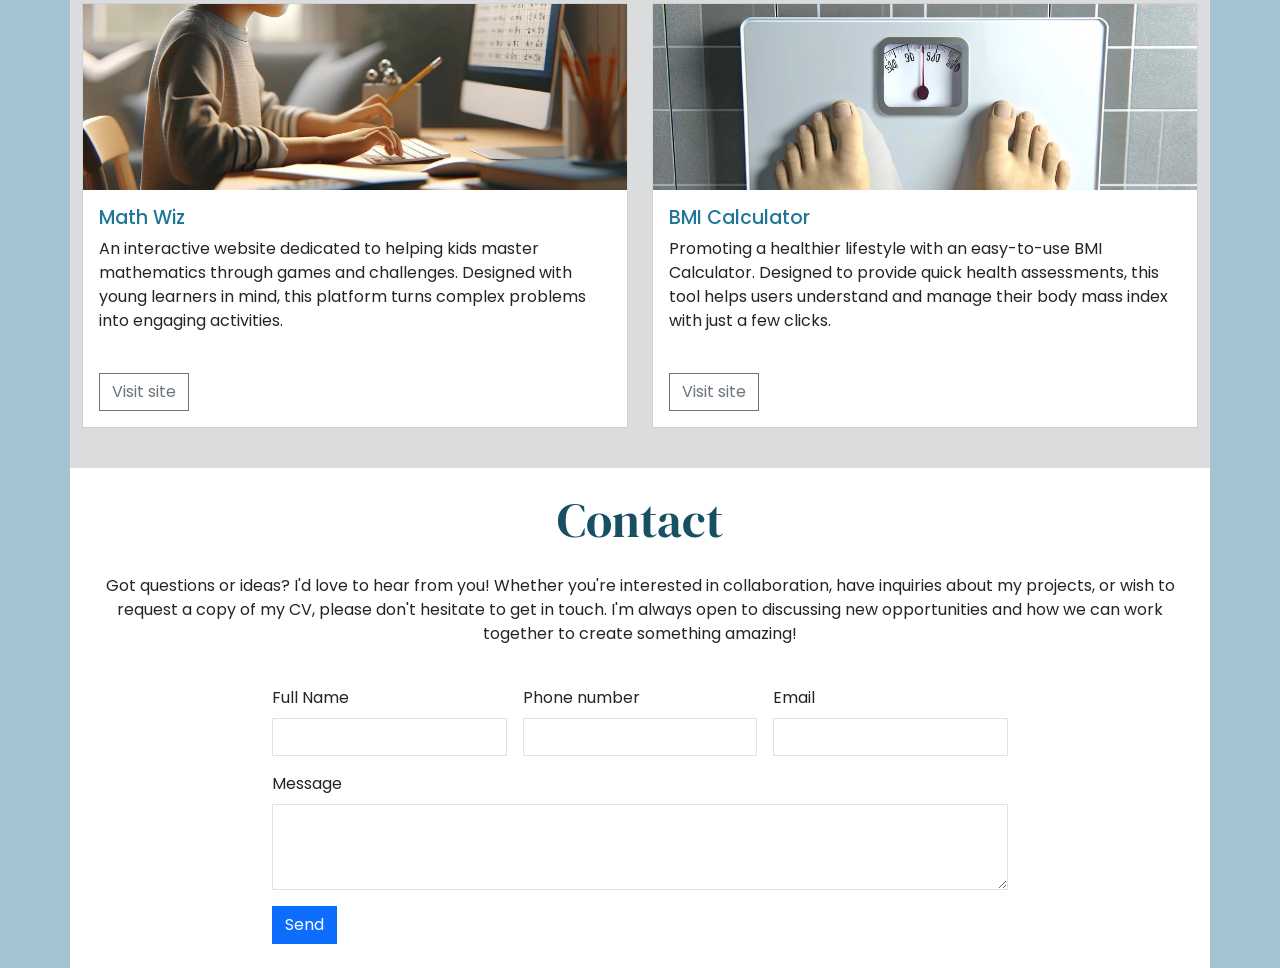
==== commit 72b9a882: "Changed buttons" ====
--- a/index.html
+++ b/index.html
@@ -8,8 +8,8 @@
     <!-- Bootstrap CSS Link -->
     <link href="https://cdn.jsdelivr.net/npm/bootstrap@5.3.3/dist/css/bootstrap.min.css" rel="stylesheet"
         integrity="sha384-QWTKZyjpPEjISv5WaRU9OFeRpok6YctnYmDr5pNlyT2bRjXh0JMhjY6hW+ALEwIH" crossorigin="anonymous">
-        <!-- Custom CSS stylesheet -->
-         <link rel="stylesheet" href="assets/css/style.css">
+    <!-- Custom CSS stylesheet -->
+    <link rel="stylesheet" href="assets/css/style.css">
 </head>
 
 <body>
@@ -32,10 +32,6 @@
 
                     <li class="nav-item">
                         <a class="nav-link" href="#portfolio">Portfolio</a>
-                    </li>
-
-                    <li class="nav-item">
-                        <a class="nav-link" href="repo.html">Repo</a>
                     </li>
 
                     <li class="nav-item">
@@ -66,14 +62,12 @@
                 </p>
                 <!-- mb-5 gives extra margin spacing under lead text -->
                 <p class="lead mb-5">Let's create something amazing together!</p>
-            </div>
-            <!-- Button trigger modal -->
-<button type="button" class="btn btn-primary sharp-corners" data-bs-toggle="modal" data-bs-target="#exampleModal">
-    Subscribe to my Newsletter!
-  </button>
-  
-
-  </div>
+                <!-- Bootstrap modal button -->
+                <button type="button" class="btn btn-primary  sharp-corners custom-button" data-bs-toggle="modal"
+                    data-bs-target="#exampleModal">
+                    Subscribe to my newsletter!
+                </button>
+            </div>
         </section>
     </header>
 
@@ -191,67 +185,77 @@
         </section>
     </main>
 
-<!-- Contact section-->
- <footer id="contact" class="container">
-    <div class="row justify-content-center">
-        <div class="col-12 text-center my-4">
-            <h2 class="display-5">Contact</h2>
-            <p class="mt-4">Got questions or ideas? I'd love to hear from you! Whether you're interested in collaboration, have inquiries about my projects, or wish to request a copy of my CV, please don't hesitate to get in touch. I'm always open to discussing new opportunities and how we can work together to create something amazing!
-            </p>
+    <!-- Contact section -->
+    <footer id="contact" class="container">
+        <div class="row justify-content-center">
+            <div class="col-12 text-center my-4">
+                <h2 class="display-5">Contact</h2>
+                <p class="mt-4">Got questions or ideas? I'd love to hear from you! Whether you're
+                    interested in collaboration, have inquiries about my projects, or
+                    wish to request a copy of my CV, please don't hesitate to get in
+                    touch. I'm always open to discussing new opportunities and how we
+                    can work together to create something amazing!</p>
+            </div>
+            <div class="col-12 col-md-10 col-lg-8 mb-4">
+                <!-- Add your form here -->
+                <form class="row g-3 sharp-corners">
+                    <div class="col-lg-4">
+                        <label for="full-name" class="form-label">Full Name</label>
+                        <input type="text" class="form-control" id="full-name">
+                    </div>
+                    <div class="col-lg-4">
+                        <label for="phonenumber" class="form-label">Phone number</label>
+                        <input type="number" class="form-control" id="phonenumber">
+                    </div>
+                    <div class="col-lg-4">
+                        <label for="email" class="form-label">Email</label>
+                        <input type="email" class="form-control" id="email">
+                    </div>
+                    <div class="col-12">
+                        <label for="message" class="form-label">Message</label>
+                        <textarea class="form-control" id="message" rows="3"></textarea>
+                    </div>
+                    <div class="col-12">
+                        <button type="submit" class="btn btn-primary custom-button">Send</button>
+                    </div>
+                </form>
+            </div>
         </div>
-        <div class="col-12 col-md-10 col-lg-8 mb-4"><!-- Add your form here -->
-            <form class="row g-3">
-                <div class="col-lg-4">
-                    <label for="full-name" class="form-label">Full Name</label>
-                    <input type="text" class="form-control" id="full-name" placeholder="John Smith">
-                  </div>
-                  <div class="col-lg-4">
-                    <label for="phonenumber" class="form-label">Phone Number</label>
-                    <input type="tel" class="form-control" id="phonenumber" placeholder="+44">
-                  </div>
-                <div class="col-lg-4">
-                  <label for="email" class="form-label">Email</label>
-                  <input type="email" class="form-control" id="email">
-                </div>
-
-                <div class="col-12">
-                    <label for="message" class="form-label">Message</label>
-                    <textarea class="form-control" id="message" rows="3"></textarea>
-                </div>
-                <div class="col-12">
-                  <button type="submit" class="btn btn-primary">Send</button>
-                </div>
-              </form>
+    </footer>
+
+    <!-- Bootstrap modal -->
+    <!-- Modal -->
+    <div class="modal fade" id="exampleModal" tabindex="-1" aria-labelledby="exampleModalLabel" aria-hidden="true">
+        <div class="modal-dialog modal-lg">
+            <div class="modal-content sharp-corners">
+                <div class="modal-header">
+                    <h1 class="modal-title fs-5" id="exampleModalLabel">Subscribe</h1>
+                    <button type="button" class="btn-close" data-bs-dismiss="modal" aria-label="Close"></button>
+                </div>
+                <div class="modal-body">
+                    <p>
+                        Join my newsletter for the latest updates on my projects,
+                        coding tips, and industry insights delivered straight to your
+                        inbox.
+                    </p>
+                    <form class="row g-3">
+                        <div class="col-lg-6">
+                            <label for="inputName" class="form-label">Name</label>
+                            <input type="text" class="form-control" id="inputName">
+                        </div>
+                        <div class="col-lg-6">
+                            <label for="inputEmail" class="form-label">Email</label>
+                            <input type="email" class="form-control" id="inputEmail">
+                        </div>
+                        <div class="col-12 mb-4">
+                            <button type="submit" class="btn btn-primary custom-button">
+                                Sign up!
+                            </button>
+                        </div>
+                    </form>
+                </div>
+            </div>
         </div>
-    </div>
- </footer>
-  <!-- Modal -->
-  <div class="modal fade" id="exampleModal" tabindex="-1" aria-labelledby="exampleModalLabel" aria-hidden="true">
-    <div class="modal-dialog modal-lg">
-      <div class="modal-content sharp-corners">
-        <div class="modal-header">
-          <h1 class="modal-title fs-5" id="exampleModalLabel">Modal title</h1>
-          <button type="button" class="btn-close" data-bs-dismiss="modal" aria-label="Close"></button>
-        </div>
-        <div class="modal-body">
-          <p>Join my newsletter for the latest updates on my projects, coding tips, and industry insights delivered straight to your inbox.</p>
-        </div>
-        <form class="row g-3">
-            <div class="col-lg-6">
-                <label for="inputName" class="form-label">Name</label>
-                <input type="text" class="form-control" id="inputName">
-            </div>
-            <div class="col-lg-6">
-                <label for="inputEmail" class="form-label">Email</label>
-                <input type="email" class="form-control" id="inputEmail">
-            </div>
-            <div class="col-12 mb-4">
-                <button type="submit" class="btn btn-primary">
-                    Sign up!
-                </button>
-            </div>
-        </form>
-      </div>
     </div>
 
     <!-- Bootstrap JS Script-->
